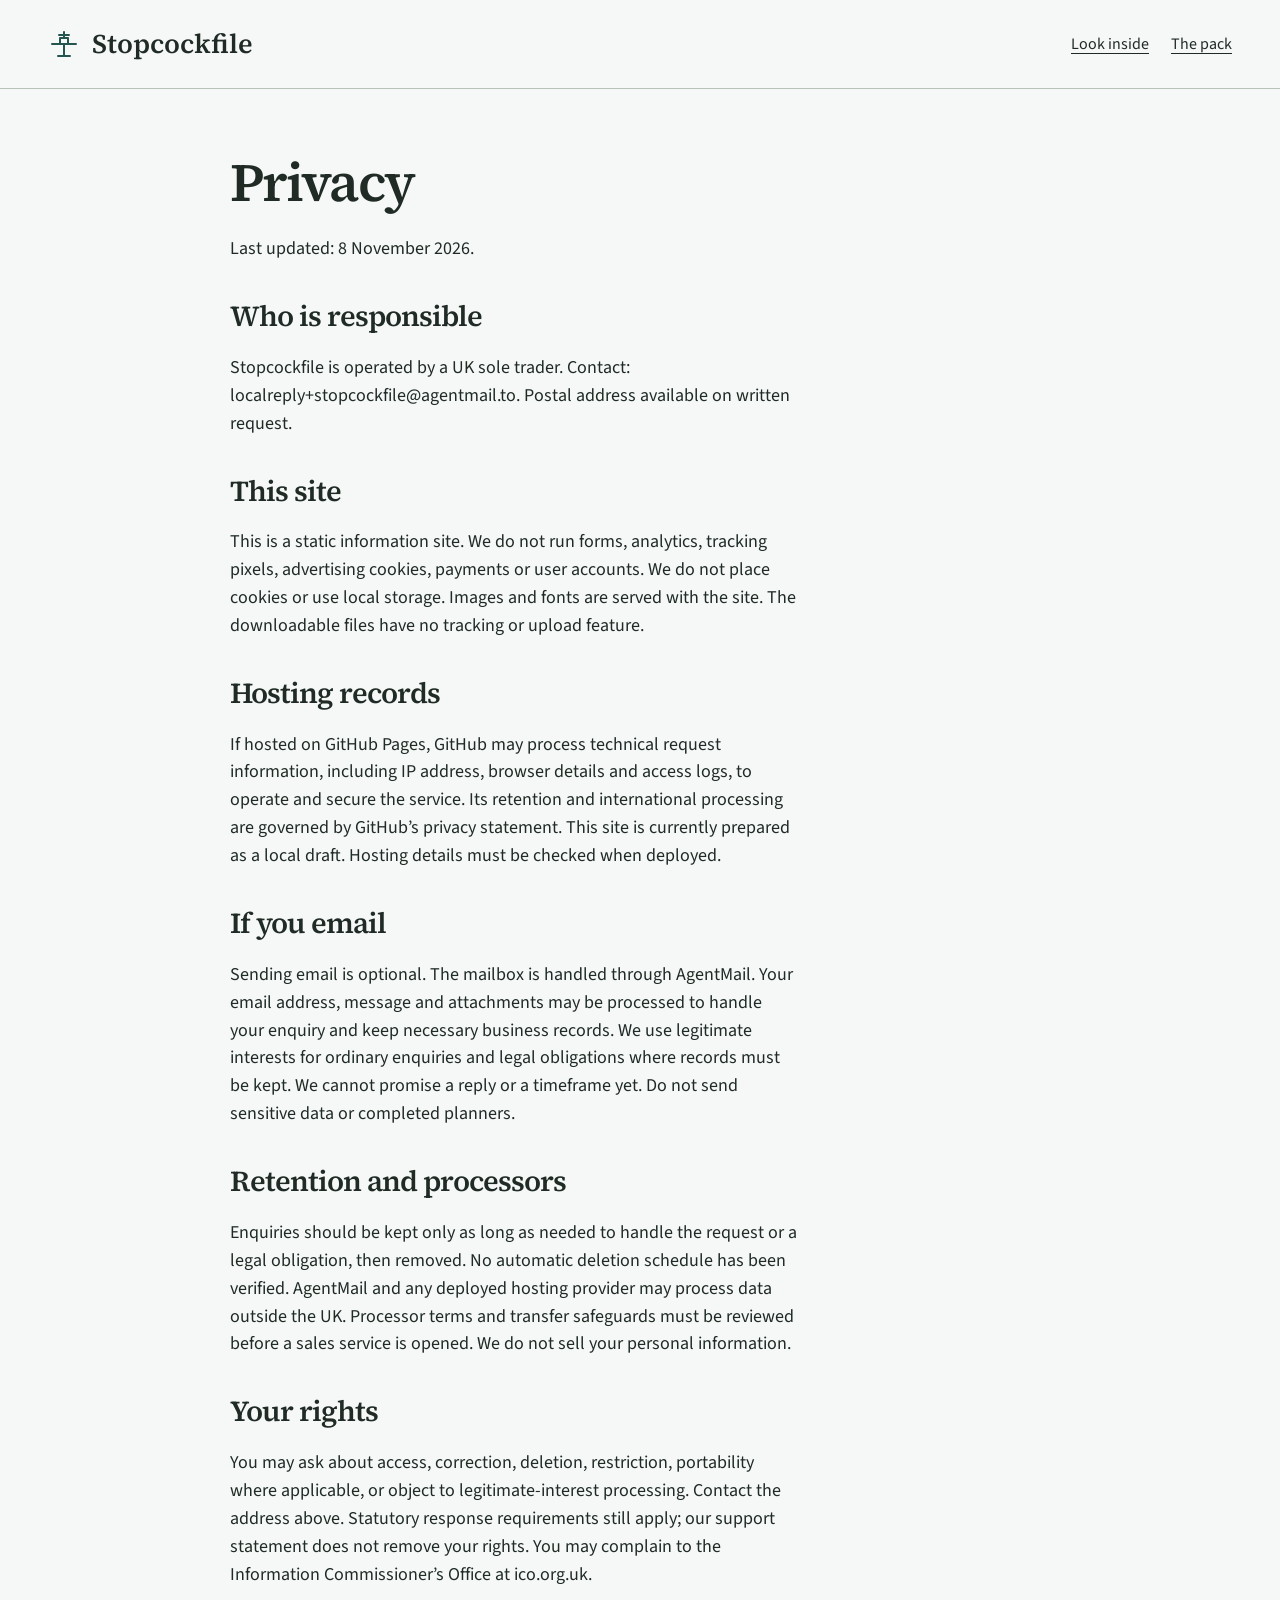
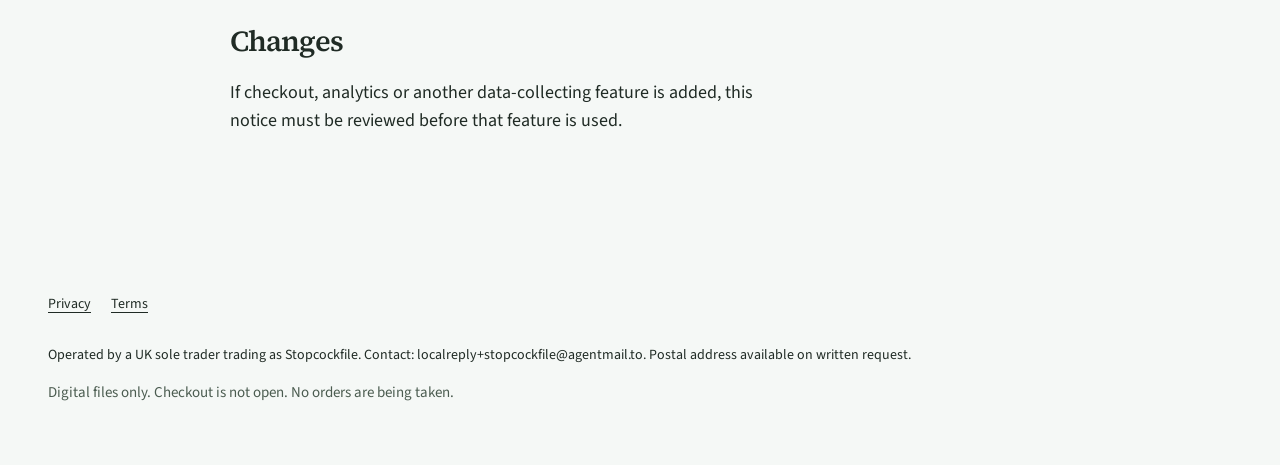
==== privacy.html @ 007a9d5c "Launch Stopcockfile coming-soon page (no checkout, no downloads)" ====
<!doctype html><html lang="en-GB"><head><meta charset="utf-8"><meta name="viewport" content="width=device-width, initial-scale=1"><meta http-equiv="Content-Security-Policy" content="default-src 'none'; script-src 'none'; style-src 'self'; font-src 'self'; img-src 'self'; connect-src 'self'; object-src 'none'; base-uri 'none'; form-action 'none'"><meta name="referrer" content="strict-origin-when-cross-origin"><title>Privacy | Stopcockfile</title><meta name="description" content="Privacy for Stopcockfile"><meta property="og:title" content="Privacy | Stopcockfile"><meta property="og:description" content="Privacy for Stopcockfile"><meta property="og:type" content="website"><meta property="og:image" content="https://evanturner557-del.github.io/stopcockfile/assets/preview-1.webp"><link rel="canonical" href="https://evanturner557-del.github.io/stopcockfile/"><link rel="icon" type="image/svg+xml" href="assets/mark.svg"><link rel="stylesheet" href="assets/tokens.css"><link rel="stylesheet" href="assets/site.css"></head><body><a class="skip" href="#main">Skip to content</a><header><div class="wrap nav"><a class="logo" href="index.html"><img src="assets/mark.svg" width="32" height="32" alt="">Stopcockfile</a><nav aria-label="Main navigation" class="navlinks"><a href="index.html#inside">Look inside</a><a href="index.html#details">The pack</a></nav></div></header><main id="main" class="wrap document"><h1>Privacy</h1><p>Last updated: 8 November 2026.</p><h2>Who is responsible</h2><p>Stopcockfile is operated by a UK sole trader. Contact: localreply+stopcockfile@agentmail.to. Postal address available on written request.</p><h2>This site</h2><p>This is a static information site. We do not run forms, analytics, tracking pixels, advertising cookies, payments or user accounts. We do not place cookies or use local storage. Images and fonts are served with the site. The downloadable files have no tracking or upload feature.</p><h2>Hosting records</h2><p>If hosted on GitHub Pages, GitHub may process technical request information, including IP address, browser details and access logs, to operate and secure the service. Its retention and international processing are governed by GitHub’s privacy statement. This site is currently prepared as a local draft. Hosting details must be checked when deployed.</p><h2>If you email</h2><p>Sending email is optional. The mailbox is handled through AgentMail. Your email address, message and attachments may be processed to handle your enquiry and keep necessary business records. We use legitimate interests for ordinary enquiries and legal obligations where records must be kept. We cannot promise a reply or a timeframe yet. Do not send sensitive data or completed planners.</p><h2>Retention and processors</h2><p>Enquiries should be kept only as long as needed to handle the request or a legal obligation, then removed. No automatic deletion schedule has been verified. AgentMail and any deployed hosting provider may process data outside the UK. Processor terms and transfer safeguards must be reviewed before a sales service is opened. We do not sell your personal information.</p><h2>Your rights</h2><p>You may ask about access, correction, deletion, restriction, portability where applicable, or object to legitimate-interest processing. Contact the address above. Statutory response requirements still apply; our support statement does not remove your rights. You may complain to the Information Commissioner’s Office at ico.org.uk.</p><h2>Changes</h2><p>If checkout, analytics or another data-collecting feature is added, this notice must be reviewed before that feature is used.</p></main><footer><div class="wrap"><nav class="footerlinks" aria-label="Legal"><a href="privacy.html">Privacy</a><a href="terms.html">Terms</a></nav><p class="legal">Operated by a UK sole trader trading as Stopcockfile. Contact: localreply+stopcockfile@agentmail.to. Postal address available on written request.</p><p class="quiet">Digital files only. Checkout is not open. No orders are being taken.</p></div></footer></body></html>
---- assets/tokens.css ----
:root{--primary:#24564f;--accent:#e9d27c;--paper:#f5f8f6;--ink:#202b25;--muted:#4b5c50;--line:#b8c3b8;--soft:#edf1e9;--success:#28603d;--warning:#795400;--danger:#9b2525;--neutral-0:#ffffff;--neutral-1:#f8f9f7;--neutral-2:#eff1ed;--neutral-3:#e0e5de;--neutral-4:#c5cec2;--neutral-5:#8a9787;--neutral-6:#62705f;--neutral-7:#3d4b3b;--neutral-8:#202b20;}
---- assets/site.css ----
@font-face{font-family:Text;src:url(fonts/source-sans-3-latin-wght-normal.woff2) format('woff2');font-display:swap}@font-face{font-family:Display;src:url(fonts/source-serif-4-latin-wght-normal.woff2) format('woff2');font-display:swap}*{box-sizing:border-box}html{scroll-behavior:smooth}body{margin:0;background:var(--paper);color:var(--ink);font-family:Text,Arial,sans-serif;font-size:18px;line-height:1.55}a{color:inherit;text-underline-offset:4px}a:hover{text-decoration-thickness:2px}a:focus-visible,button:focus-visible,summary:focus-visible{outline:3px solid var(--primary);outline-offset:5px}img{max-width:100%;height:auto;display:block}h1,h2,h3,p{margin-top:0}h1,h2{font-family:Display,serif;font-weight:600;letter-spacing:-.035em;line-height:1.06}h1{font-size:clamp(44px,5.8vw,76px);max-width:12ch;margin-bottom:24px}h2{font-size:clamp(34px,4vw,48px);margin-bottom:22px}h3{font-size:23px;line-height:1.2;letter-spacing:-.015em}p{max-width:63ch}button,a{touch-action:manipulation}button{font-family:inherit}button[disabled]{opacity:1;cursor:not-allowed;background:var(--primary);color:#fff;border:2px solid var(--primary);padding:14px 25px;border-radius:6px;font-size:18px;font-weight:700;min-height:52px}header{border-bottom:1px solid var(--line)}.wrap{width:min(1184px,calc(100% - 64px));margin-inline:auto}.nav{display:flex;align-items:center;justify-content:space-between;min-height:88px;gap:20px}.logo{display:flex;align-items:center;gap:12px;font-family:Display,serif;font-size:27px;text-decoration:none;font-weight:600}.logo img{width:32px;height:32px}.navlinks{display:flex;gap:22px}.navlinks a{font-size:16px;min-height:44px;display:inline-flex;align-items:center}.skip{position:absolute;left:-9999px;top:10px;background:white;padding:12px;z-index:9}.skip:focus{left:12px}.hero{display:grid;grid-template-columns:1fr 1fr;gap:70px;align-items:center;padding:64px 0 72px}.eyebrow{font-size:12px;letter-spacing:.14em;font-weight:700;color:var(--primary);margin-bottom:20px}.lede{font-size:21px;line-height:1.5;max-width:38ch}.pricebar{display:flex;gap:23px;align-items:center;margin:26px 0 12px}.price{font-size:34px;font-weight:700;letter-spacing:-.04em;line-height:1}.price small{display:block;font-size:14px;font-weight:400;letter-spacing:0;margin-top:7px;line-height:1.4}.quiet{font-size:15px;color:var(--muted)}.hero-visual{margin:0;position:relative;background:var(--accent);padding:26px 34px 18px;border-radius:100px 8px 8px 8px}.hero-visual img{width:100%;box-shadow:0 14px 35px #0002;border:1px solid #22372b30}.hero-visual figcaption{font-size:13px;margin-top:18px;font-weight:600;color:var(--ink);line-height:1.4}.strip{background:var(--primary);color:white}.strip .wrap{display:flex;justify-content:space-between;gap:20px;padding-block:21px;font-size:16px}.section{padding:88px 0}.sectionhead{max-width:650px}.proofgrid{display:grid;grid-template-columns:1fr 1fr;gap:32px;margin-top:38px}.proof{margin:0}.proofpic{background:white;border:1px solid var(--line);padding:26px;border-radius:8px}.proofpic img{max-height:560px;width:100%;object-fit:contain;object-position:top}.proof figcaption{padding:18px 0}.proof figcaption strong{display:block;font-size:22px;margin-bottom:7px}.proof figcaption span{font-size:17px;color:var(--muted)}.how{background:var(--soft);border-block:1px solid var(--line)}.steps{display:grid;grid-template-columns:repeat(3,1fr);gap:36px;margin-top:36px;counter-reset:step}.step img{height:160px;width:100%;object-fit:cover;object-position:top;border:1px solid var(--line);margin-bottom:25px;background:white}.step h3:before{counter-increment:step;content:'0' counter(step) ' / ';color:var(--primary);font-size:15px}.step p{font-size:17px}.pricegrid{display:grid;grid-template-columns:1fr 1fr;gap:90px;align-items:start}.pricecard{background:#fff;border:1px solid var(--primary);border-top:7px solid var(--primary);padding:35px;border-radius:6px}.pricecard .large{font-size:54px;line-height:1;letter-spacing:-.05em;font-weight:700;margin:24px 0 12px}.list{padding-left:21px}.list li{margin-bottom:11px}.fine{font-size:15px}.faq{max-width:840px;margin:auto}.faq details{border-bottom:1px solid var(--line);padding:10px 0}.faq summary{font-weight:600;cursor:pointer;min-height:52px;padding:12px 32px 12px 0;line-height:1.5;font-size:20px}.faq details p{padding-right:30px;font-size:17px}.final{text-align:center;background:var(--accent);padding:62px 20px}.final p{margin-inline:auto}.final h2{max-width:20ch;margin-inline:auto}footer{padding:40px 0 46px;font-size:14px}.footerlinks{display:flex;gap:20px;flex-wrap:wrap;margin-bottom:18px}.footerlinks a{min-height:44px;display:flex;align-items:center}.legal{max-width:900px;overflow-wrap:anywhere}main.document{max-width:820px;padding:65px 0 90px}.document h1{font-size:54px;max-width:none}.document h2{font-size:29px;margin-top:38px}.document p,.document li{font-size:18px}.badge{font-size:14px;font-weight:600;color:var(--primary)}.sr{position:absolute;width:1px;height:1px;overflow:hidden;clip:rect(0,0,0,0)}@media(max-width:800px){.wrap{width:calc(100% - 40px)}.hero{gap:34px;padding:40px 0 45px}.nav{min-height:72px}.logo{font-size:24px}.navlinks{gap:14px}.navlinks a{font-size:14px}.hero-visual{padding:24px 20px 16px;border-top-left-radius:65px}.lede{font-size:19px}.section{padding:60px 0}.pricegrid{gap:35px}.steps{gap:22px}.pricecard{padding:25px}.proofpic{padding:18px}}@media(max-width:600px){.hero{display:block;padding-top:32px}.eyebrow{font-size:10px;margin-bottom:15px}h1{font-size:45px;max-width:12ch;margin-bottom:19px}.hero .lede{font-size:18px;line-height:1.5;margin-bottom:18px}.hero-visual{margin-top:32px;padding:26px 30px 17px}.pricebar{margin:21px 0 10px;gap:21px}.price{font-size:31px}.quiet{font-size:14px}.navlinks a{font-size:13px}.navlinks a:last-child{display:none}.logo{font-size:23px}.strip .wrap{display:grid;grid-template-columns:1fr;gap:8px;padding-block:20px}.proofgrid,.steps,.pricegrid{grid-template-columns:1fr;gap:24px}.proofgrid{margin-top:28px}.step{display:grid;grid-template-columns:86px 1fr;column-gap:19px}.step img{grid-row:1/3;height:118px;margin:0}.step h3{font-size:21px;margin-bottom:10px}.step p{font-size:16px}.pricegrid{gap:30px}.section{padding:52px 0}.proofpic img{max-height:430px}.final{padding:46px 20px}.document h1{font-size:40px}.document h2{font-size:27px}.navlinks{gap:10px}.legal{font-size:13px}.faq summary{font-size:18px}}@media(prefers-reduced-motion:reduce){html{scroll-behavior:auto}}
.glance{font-size:17px;line-height:1.5;background:var(--soft);border-left:4px solid var(--primary);padding:12px 16px;margin:0 0 22px;max-width:56ch}
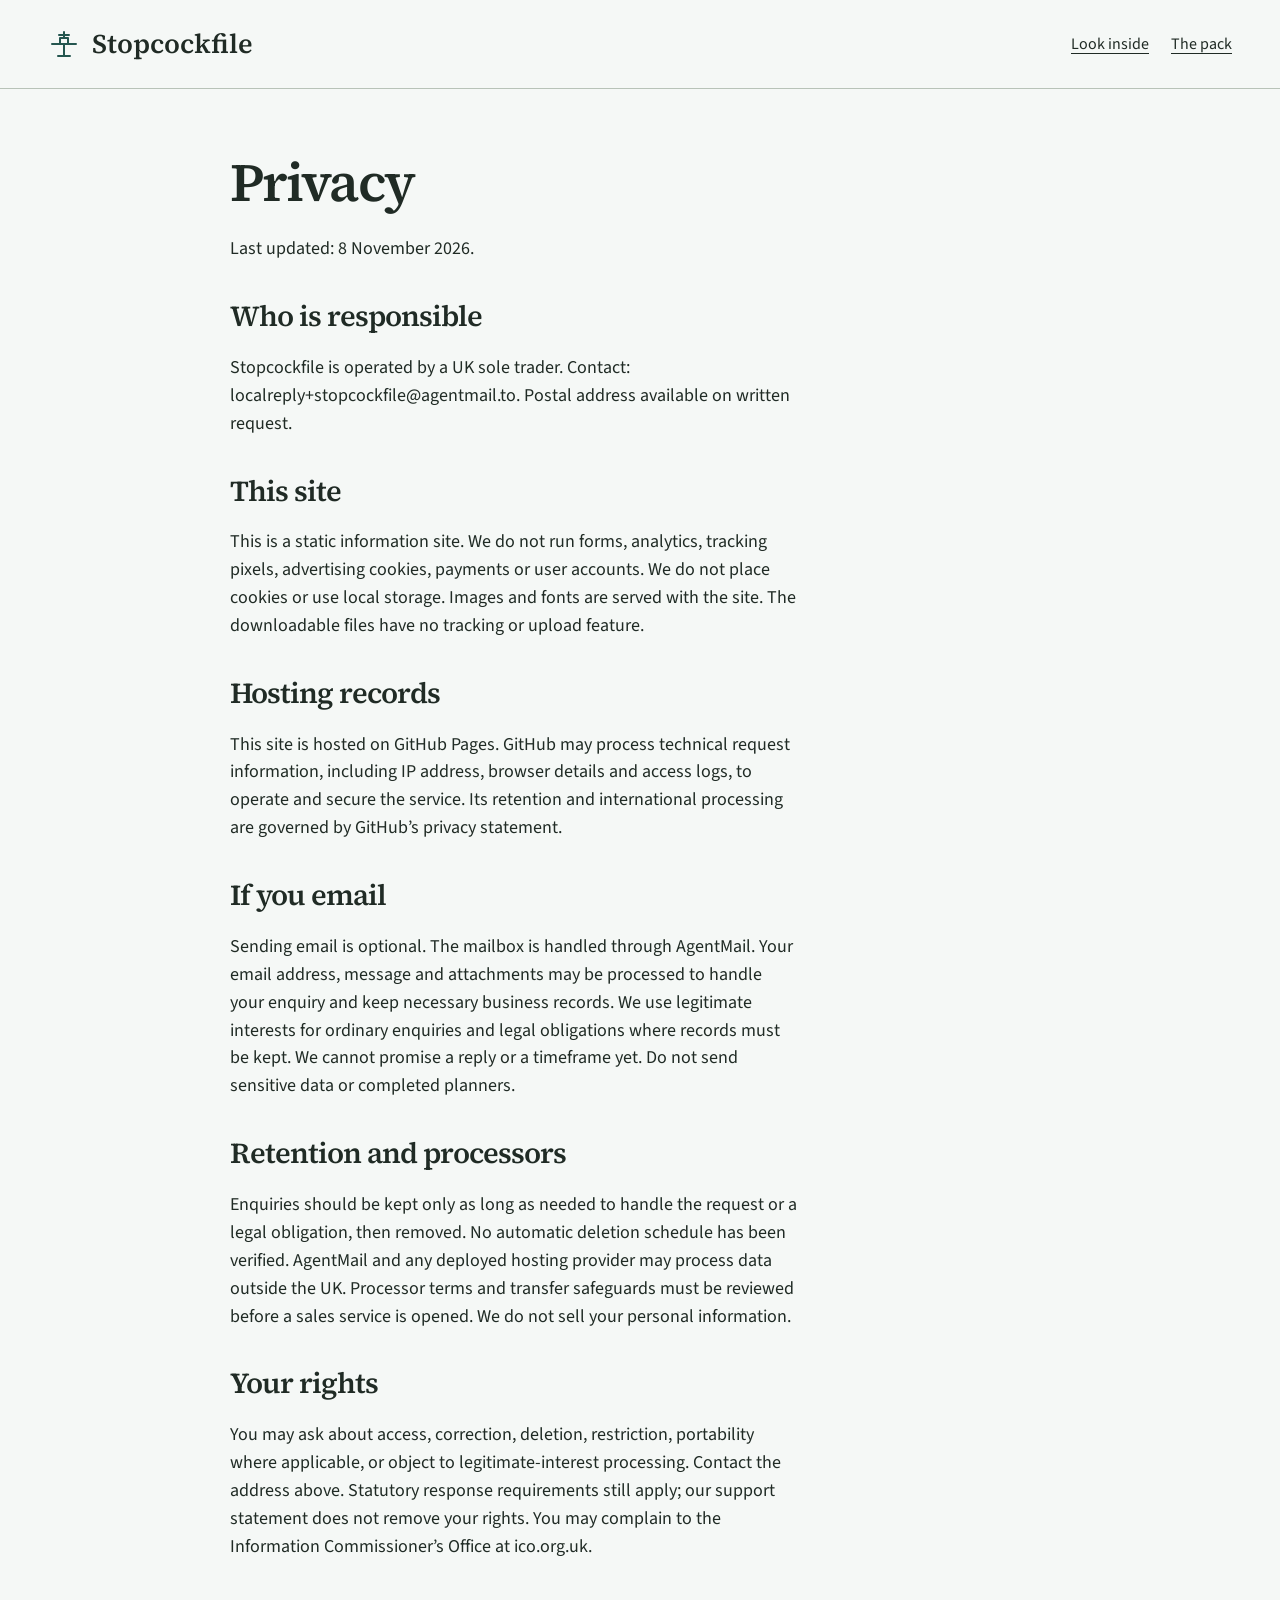
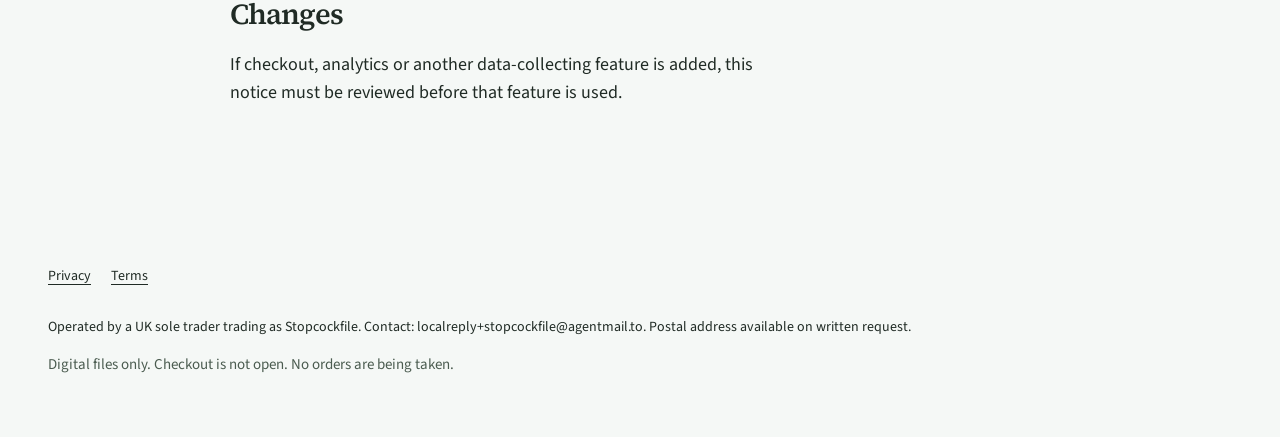
==== commit 75b8c5fc: "Plain privacy wording (hosted on GitHub Pages), plain testing wording" ====
--- a/privacy.html
+++ b/privacy.html
@@ -1 +1 @@
-<!doctype html><html lang="en-GB"><head><meta charset="utf-8"><meta name="viewport" content="width=device-width, initial-scale=1"><meta http-equiv="Content-Security-Policy" content="default-src 'none'; script-src 'none'; style-src 'self'; font-src 'self'; img-src 'self'; connect-src 'self'; object-src 'none'; base-uri 'none'; form-action 'none'"><meta name="referrer" content="strict-origin-when-cross-origin"><title>Privacy | Stopcockfile</title><meta name="description" content="Privacy for Stopcockfile"><meta property="og:title" content="Privacy | Stopcockfile"><meta property="og:description" content="Privacy for Stopcockfile"><meta property="og:type" content="website"><meta property="og:image" content="https://evanturner557-del.github.io/stopcockfile/assets/preview-1.webp"><link rel="canonical" href="https://evanturner557-del.github.io/stopcockfile/"><link rel="icon" type="image/svg+xml" href="assets/mark.svg"><link rel="stylesheet" href="assets/tokens.css"><link rel="stylesheet" href="assets/site.css"></head><body><a class="skip" href="#main">Skip to content</a><header><div class="wrap nav"><a class="logo" href="index.html"><img src="assets/mark.svg" width="32" height="32" alt="">Stopcockfile</a><nav aria-label="Main navigation" class="navlinks"><a href="index.html#inside">Look inside</a><a href="index.html#details">The pack</a></nav></div></header><main id="main" class="wrap document"><h1>Privacy</h1><p>Last updated: 8 November 2026.</p><h2>Who is responsible</h2><p>Stopcockfile is operated by a UK sole trader. Contact: localreply+stopcockfile@agentmail.to. Postal address available on written request.</p><h2>This site</h2><p>This is a static information site. We do not run forms, analytics, tracking pixels, advertising cookies, payments or user accounts. We do not place cookies or use local storage. Images and fonts are served with the site. The downloadable files have no tracking or upload feature.</p><h2>Hosting records</h2><p>If hosted on GitHub Pages, GitHub may process technical request information, including IP address, browser details and access logs, to operate and secure the service. Its retention and international processing are governed by GitHub’s privacy statement. This site is currently prepared as a local draft. Hosting details must be checked when deployed.</p><h2>If you email</h2><p>Sending email is optional. The mailbox is handled through AgentMail. Your email address, message and attachments may be processed to handle your enquiry and keep necessary business records. We use legitimate interests for ordinary enquiries and legal obligations where records must be kept. We cannot promise a reply or a timeframe yet. Do not send sensitive data or completed planners.</p><h2>Retention and processors</h2><p>Enquiries should be kept only as long as needed to handle the request or a legal obligation, then removed. No automatic deletion schedule has been verified. AgentMail and any deployed hosting provider may process data outside the UK. Processor terms and transfer safeguards must be reviewed before a sales service is opened. We do not sell your personal information.</p><h2>Your rights</h2><p>You may ask about access, correction, deletion, restriction, portability where applicable, or object to legitimate-interest processing. Contact the address above. Statutory response requirements still apply; our support statement does not remove your rights. You may complain to the Information Commissioner’s Office at ico.org.uk.</p><h2>Changes</h2><p>If checkout, analytics or another data-collecting feature is added, this notice must be reviewed before that feature is used.</p></main><footer><div class="wrap"><nav class="footerlinks" aria-label="Legal"><a href="privacy.html">Privacy</a><a href="terms.html">Terms</a></nav><p class="legal">Operated by a UK sole trader trading as Stopcockfile. Contact: localreply+stopcockfile@agentmail.to. Postal address available on written request.</p><p class="quiet">Digital files only. Checkout is not open. No orders are being taken.</p></div></footer></body></html>+<!doctype html><html lang="en-GB"><head><meta charset="utf-8"><meta name="viewport" content="width=device-width, initial-scale=1"><meta http-equiv="Content-Security-Policy" content="default-src 'none'; script-src 'none'; style-src 'self'; font-src 'self'; img-src 'self'; connect-src 'self'; object-src 'none'; base-uri 'none'; form-action 'none'"><meta name="referrer" content="strict-origin-when-cross-origin"><title>Privacy | Stopcockfile</title><meta name="description" content="Privacy for Stopcockfile"><meta property="og:title" content="Privacy | Stopcockfile"><meta property="og:description" content="Privacy for Stopcockfile"><meta property="og:type" content="website"><meta property="og:image" content="https://evanturner557-del.github.io/stopcockfile/assets/preview-1.webp"><link rel="canonical" href="https://evanturner557-del.github.io/stopcockfile/"><link rel="icon" type="image/svg+xml" href="assets/mark.svg"><link rel="stylesheet" href="assets/tokens.css"><link rel="stylesheet" href="assets/site.css"></head><body><a class="skip" href="#main">Skip to content</a><header><div class="wrap nav"><a class="logo" href="index.html"><img src="assets/mark.svg" width="32" height="32" alt="">Stopcockfile</a><nav aria-label="Main navigation" class="navlinks"><a href="index.html#inside">Look inside</a><a href="index.html#details">The pack</a></nav></div></header><main id="main" class="wrap document"><h1>Privacy</h1><p>Last updated: 8 November 2026.</p><h2>Who is responsible</h2><p>Stopcockfile is operated by a UK sole trader. Contact: localreply+stopcockfile@agentmail.to. Postal address available on written request.</p><h2>This site</h2><p>This is a static information site. We do not run forms, analytics, tracking pixels, advertising cookies, payments or user accounts. We do not place cookies or use local storage. Images and fonts are served with the site. The downloadable files have no tracking or upload feature.</p><h2>Hosting records</h2><p>This site is hosted on GitHub Pages. GitHub may process technical request information, including IP address, browser details and access logs, to operate and secure the service. Its retention and international processing are governed by GitHub’s privacy statement. </p><h2>If you email</h2><p>Sending email is optional. The mailbox is handled through AgentMail. Your email address, message and attachments may be processed to handle your enquiry and keep necessary business records. We use legitimate interests for ordinary enquiries and legal obligations where records must be kept. We cannot promise a reply or a timeframe yet. Do not send sensitive data or completed planners.</p><h2>Retention and processors</h2><p>Enquiries should be kept only as long as needed to handle the request or a legal obligation, then removed. No automatic deletion schedule has been verified. AgentMail and any deployed hosting provider may process data outside the UK. Processor terms and transfer safeguards must be reviewed before a sales service is opened. We do not sell your personal information.</p><h2>Your rights</h2><p>You may ask about access, correction, deletion, restriction, portability where applicable, or object to legitimate-interest processing. Contact the address above. Statutory response requirements still apply; our support statement does not remove your rights. You may complain to the Information Commissioner’s Office at ico.org.uk.</p><h2>Changes</h2><p>If checkout, analytics or another data-collecting feature is added, this notice must be reviewed before that feature is used.</p></main><footer><div class="wrap"><nav class="footerlinks" aria-label="Legal"><a href="privacy.html">Privacy</a><a href="terms.html">Terms</a></nav><p class="legal">Operated by a UK sole trader trading as Stopcockfile. Contact: localreply+stopcockfile@agentmail.to. Postal address available on written request.</p><p class="quiet">Digital files only. Checkout is not open. No orders are being taken.</p></div></footer></body></html>
